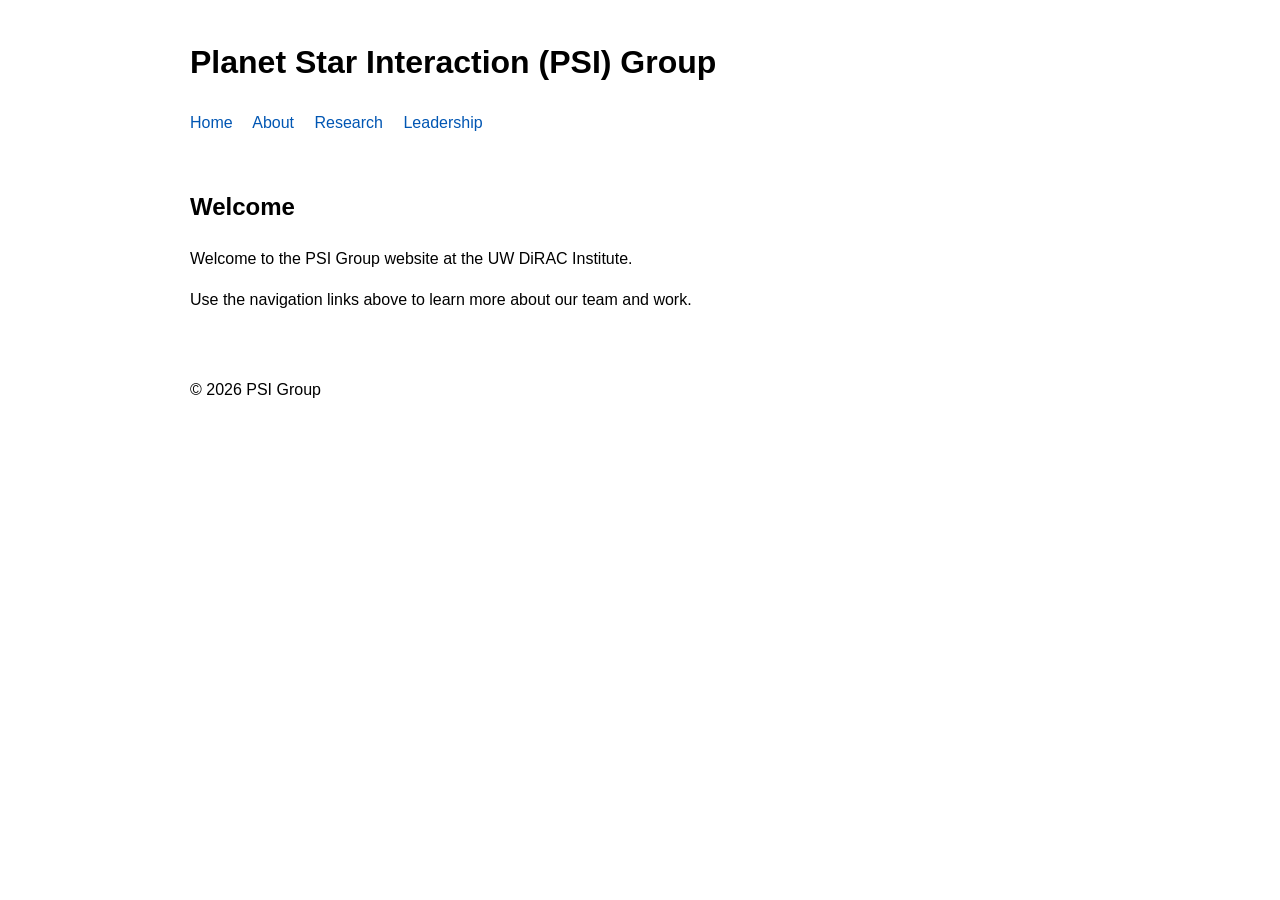
==== index.html @ 1d1e264c "Add basic GitHub Pages site pages Co-authored-by: AndyTza <22720676+AndyTza@users.noreply.github.com" ====
<!DOCTYPE html>
<html lang="en">
<head>
  <meta charset="UTF-8" />
  <meta name="viewport" content="width=device-width, initial-scale=1.0" />
  <title>PSI Group</title>
  <style>
    body { font-family: Arial, sans-serif; margin: 0; line-height: 1.6; }
    header, main, footer { max-width: 900px; margin: 0 auto; padding: 1rem; }
    nav a { margin-right: 1rem; color: #0056b3; text-decoration: none; }
    nav a:hover { text-decoration: underline; }
  </style>
</head>
<body>
  <header>
    <h1>Planet Star Interaction (PSI) Group</h1>
    <nav>
      <a href="index.html">Home</a>
      <a href="about.html">About</a>
      <a href="research.html">Research</a>
      <a href="leadership.html">Leadership</a>
    </nav>
  </header>

  <main>
    <h2>Welcome</h2>
    <p>Welcome to the PSI Group website at the UW DiRAC Institute.</p>
    <p>Use the navigation links above to learn more about our team and work.</p>
  </main>

  <footer>
    <p>&copy; 2026 PSI Group</p>
  </footer>
</body>
</html>
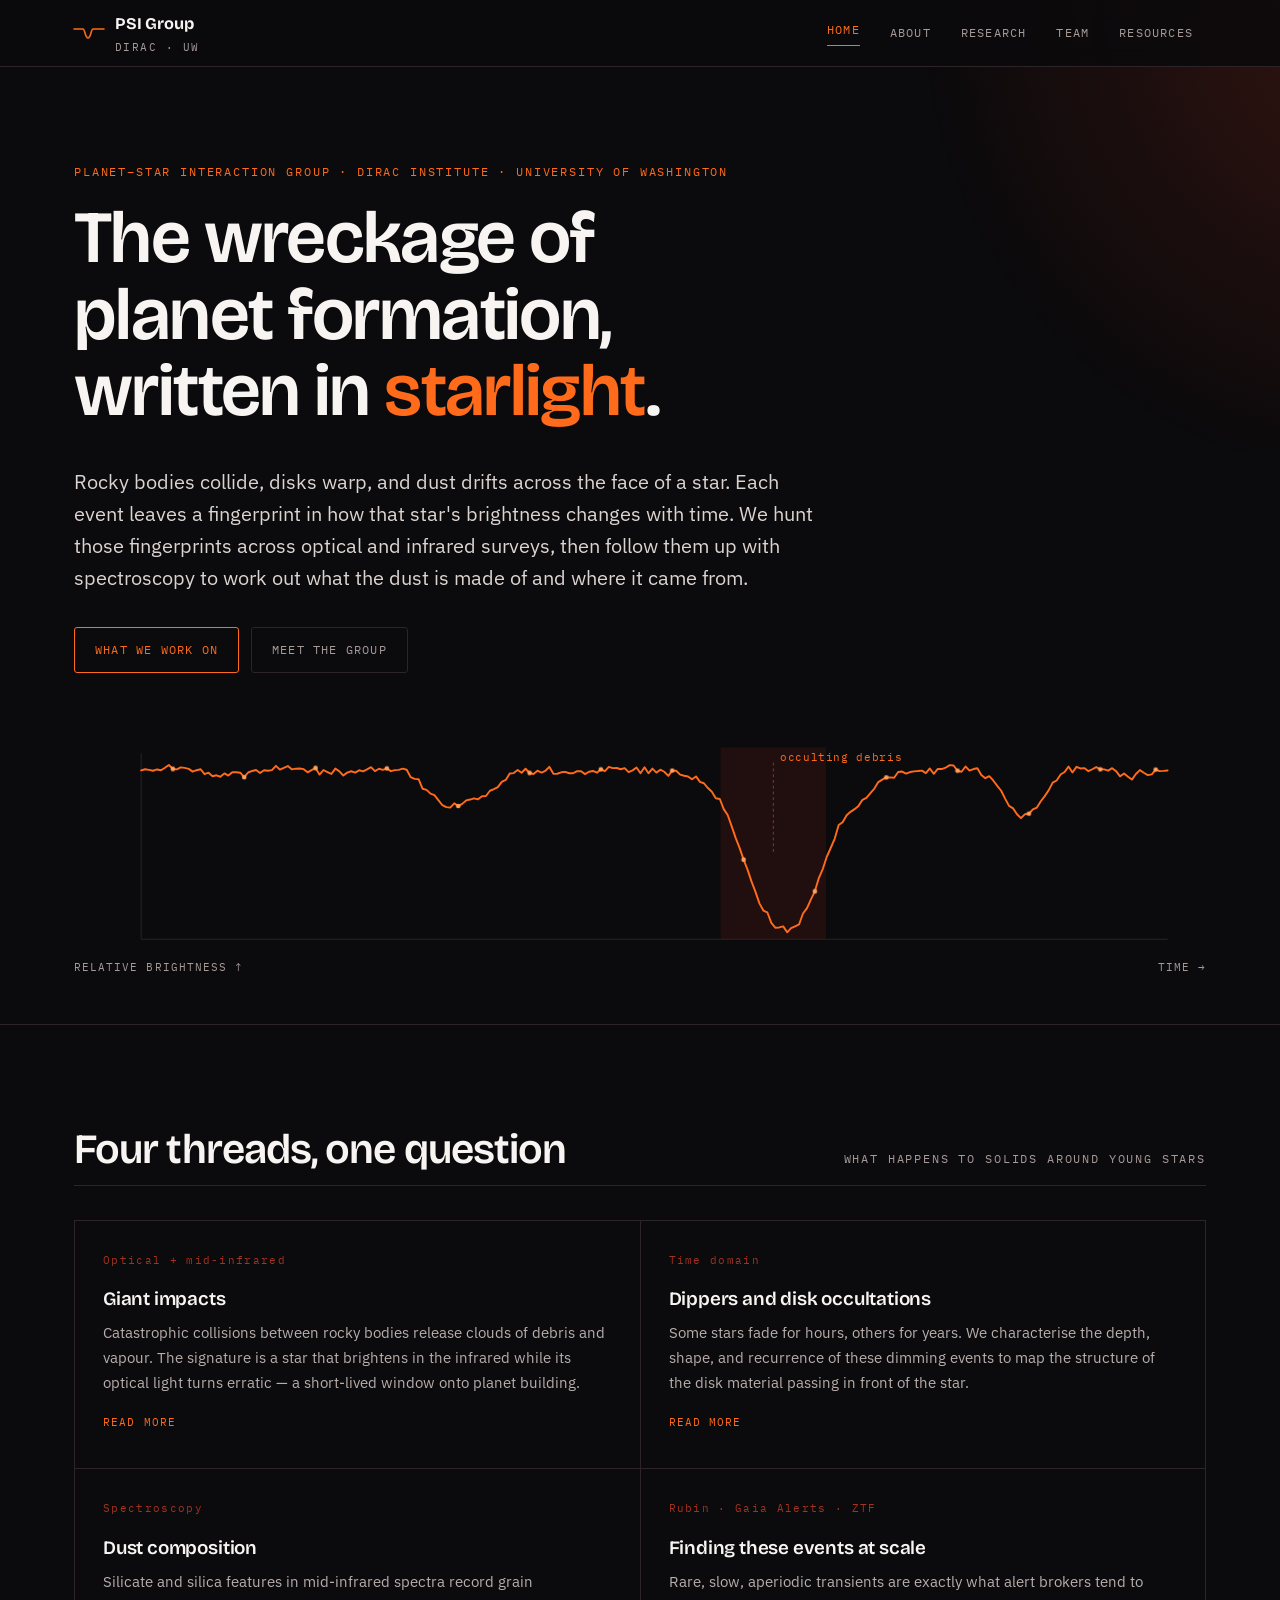
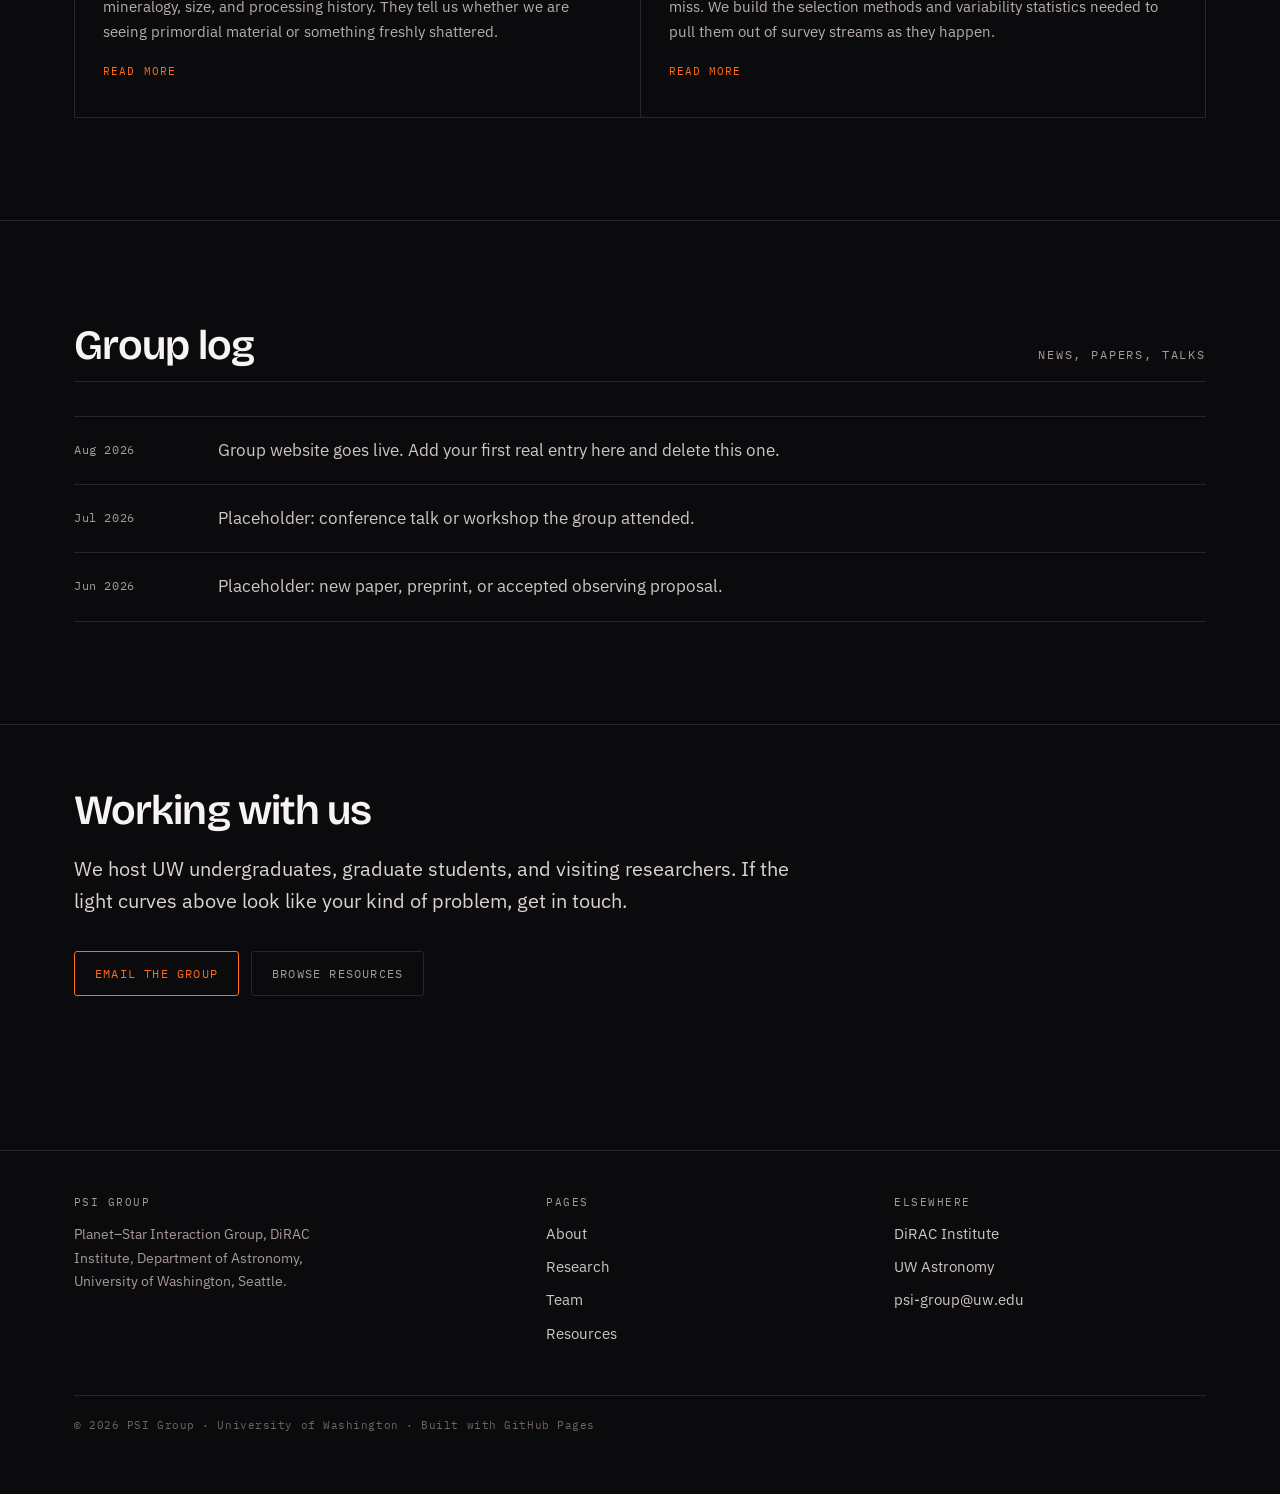
==== commit 1098c086: "new website" ====
--- a/index.html
+++ b/index.html
@@ -1,35 +1,183 @@
 <!DOCTYPE html>
 <html lang="en">
 <head>
-  <meta charset="UTF-8" />
-  <meta name="viewport" content="width=device-width, initial-scale=1.0" />
-  <title>PSI Group</title>
-  <style>
-    body { font-family: Arial, sans-serif; margin: 0; line-height: 1.6; }
-    header, main, footer { max-width: 900px; margin: 0 auto; padding: 1rem; }
-    nav a { margin-right: 1rem; color: #0056b3; text-decoration: none; }
-    nav a:hover { text-decoration: underline; }
-  </style>
+<meta charset="utf-8">
+<meta name="viewport" content="width=device-width, initial-scale=1">
+<title>PSI Group — Planet–Star Interaction · UW DiRAC Institute</title>
+<meta name="description" content="The Planet–Star Interaction (PSI) Group at the DiRAC Institute, University of Washington, studies circumstellar dust, debris disks, and giant impacts with time-domain surveys.">
+<link rel="preconnect" href="https://fonts.googleapis.com">
+<link rel="preconnect" href="https://fonts.gstatic.com" crossorigin>
+<link href="https://fonts.googleapis.com/css2?family=Bricolage+Grotesque:opsz,wght@12..96,400;12..96,600;12..96,700&family=IBM+Plex+Mono:wght@400;500&family=IBM+Plex+Sans:wght@400;500&display=swap" rel="stylesheet">
+<link rel="stylesheet" href="assets/css/psi.css">
 </head>
 <body>
-  <header>
-    <h1>Planet Star Interaction (PSI) Group</h1>
-    <nav>
-      <a href="index.html">Home</a>
-      <a href="about.html">About</a>
-      <a href="research.html">Research</a>
-      <a href="leadership.html">Leadership</a>
-    </nav>
-  </header>
+<a class="skip" href="#main">Skip to content</a>
 
-  <main>
-    <h2>Welcome</h2>
-    <p>Welcome to the PSI Group website at the UW DiRAC Institute.</p>
-    <p>Use the navigation links above to learn more about our team and work.</p>
-  </main>
+<header class="nav">
+  <div class="wrap nav__inner">
+    <a class="brand" href="index.html">
+      <svg class="brand__mark" viewBox="0 0 30 18" aria-hidden="true"><path d="M0 5 H7 L9 5 C11 5 11 14 14 14 C17 14 17 5 19 5 H30"/></svg>
+      <span>
+        <span class="brand__name">PSI Group</span>
+        <span class="brand__sub">DiRAC · UW</span>
+      </span>
+    </a>
+    <button class="nav__toggle" aria-expanded="false" aria-controls="navlinks">Menu</button>
+    <ul class="nav__links" id="navlinks">
+      <li><a href="index.html" aria-current="page">Home</a></li>
+      <li><a href="about.html">About</a></li>
+      <li><a href="research.html">Research</a></li>
+      <li><a href="team.html">Team</a></li>
+      <li><a href="resources.html">Resources</a></li>
+    </ul>
+  </div>
+</header>
 
-  <footer>
-    <p>&copy; 2026 PSI Group</p>
-  </footer>
+<main id="main">
+
+  <section class="hero">
+    <div class="wrap">
+      <p class="eyebrow">Planet–Star Interaction Group · DiRAC Institute · University of Washington</p>
+      <h1>The wreckage of planet formation, written in <em>starlight</em>.</h1>
+      <p class="lede">Rocky bodies collide, disks warp, and dust drifts across the face of a star. Each event leaves a fingerprint in how that star's brightness changes with time. We hunt those fingerprints across optical and infrared surveys, then follow them up with spectroscopy to work out what the dust is made of and where it came from.</p>
+      <div class="hero__cta">
+        <a class="btn" href="research.html">What we work on</a>
+        <a class="btn btn--ghost" href="team.html">Meet the group</a>
+      </div>
+    </div>
+  </section>
+
+  <figure class="curve wrap">
+    <svg id="lc" viewBox="0 0 1180 250" data-full="0 0 1180 250" data-zoom="612 34 500 216" role="img" aria-label="Illustrative light curve of a dipper star: a flat baseline interrupted by deep, irregular dimming events caused by occulting dust.">
+      <line class="curve__tick" x1="70" y1="240" x2="1140" y2="240"/>
+      <line class="curve__tick" x1="70" y1="46" x2="70" y2="240"/>
+      <rect class="curve__band" x="674" y="40" width="110" height="200"/>
+      <line class="curve__lead" x1="729" y1="56" x2="729" y2="150"/>
+      <text class="curve__note" x="736" y="54">occulting debris</text>
+      <path class="curve__line" d="M 70.0 64.0 L 74.1 62.8 L 78.3 63.5 L 82.4 64.4 L 86.5 63.0 L 90.7 63.8 L 94.8 61.3 L 98.9 58.4 L 103.1 62.5 L 107.2 62.9 L 111.3 60.8 L 115.4 61.4 L 119.6 62.4 L 123.7 65.3 L 127.8 63.8 L 132.0 62.8 L 136.1 67.9 L 140.2 66.4 L 144.4 70.1 L 148.5 69.1 L 152.6 70.6 L 156.8 67.1 L 160.9 69.4 L 165.0 65.9 L 169.2 65.9 L 173.3 66.4 L 177.4 71.1 L 181.5 66.2 L 185.7 64.6 L 189.8 63.6 L 193.9 66.7 L 198.1 63.8 L 202.2 64.4 L 206.3 63.7 L 210.5 59.3 L 214.6 63.2 L 218.7 61.4 L 222.9 59.5 L 227.0 62.9 L 231.1 62.2 L 235.3 62.1 L 239.4 62.7 L 243.5 66.0 L 247.6 63.7 L 251.8 61.5 L 255.9 68.4 L 260.0 63.6 L 264.2 65.7 L 268.3 67.7 L 272.4 62.1 L 276.6 65.0 L 280.7 69.3 L 284.8 66.3 L 289.0 64.9 L 293.1 66.3 L 297.2 63.9 L 301.4 65.0 L 305.5 62.9 L 309.6 60.6 L 313.7 64.7 L 317.9 62.3 L 322.0 63.4 L 326.1 61.9 L 330.3 64.8 L 334.4 63.7 L 338.5 63.5 L 342.7 62.2 L 346.8 63.3 L 350.9 71.0 L 355.1 72.8 L 359.2 73.2 L 363.3 83.1 L 367.5 84.3 L 371.6 88.2 L 375.7 89.7 L 379.8 94.9 L 384.0 100.3 L 388.1 102.3 L 392.2 102.8 L 396.4 98.3 L 400.5 101.2 L 404.6 98.9 L 408.8 95.3 L 412.9 94.4 L 417.0 93.2 L 421.2 94.2 L 425.3 90.9 L 429.4 90.7 L 433.6 85.2 L 437.7 83.6 L 441.8 81.5 L 445.9 75.9 L 450.1 74.0 L 454.2 67.3 L 458.3 66.8 L 462.5 63.5 L 466.6 66.5 L 470.7 62.3 L 474.9 66.7 L 479.0 67.7 L 483.1 64.3 L 487.3 66.2 L 491.4 64.4 L 495.5 60.3 L 499.7 67.6 L 503.8 67.5 L 507.9 66.0 L 512.0 65.5 L 516.2 67.0 L 520.3 67.0 L 524.4 64.8 L 528.6 64.9 L 532.7 67.9 L 536.8 65.4 L 541.0 64.6 L 545.1 66.4 L 549.2 62.9 L 553.4 64.8 L 557.5 60.3 L 561.6 61.6 L 565.8 61.5 L 569.9 62.8 L 574.0 61.6 L 578.1 65.8 L 582.3 64.0 L 586.4 61.0 L 590.5 66.9 L 594.7 60.8 L 598.8 67.0 L 602.9 62.1 L 607.1 66.3 L 611.2 63.3 L 615.3 65.4 L 619.5 69.7 L 623.6 64.2 L 627.7 64.4 L 631.9 68.4 L 636.0 69.6 L 640.1 70.3 L 644.2 73.3 L 648.4 70.3 L 652.5 75.9 L 656.6 77.4 L 660.8 82.4 L 664.9 86.3 L 669.0 93.0 L 673.2 93.8 L 677.3 104.4 L 681.4 110.5 L 685.6 122.3 L 689.7 134.4 L 693.8 144.8 L 698.0 157.0 L 702.1 167.4 L 706.2 179.7 L 710.3 190.4 L 714.5 202.6 L 718.6 210.1 L 722.7 211.9 L 726.9 222.9 L 731.0 228.0 L 735.1 227.7 L 739.3 226.6 L 743.4 232.8 L 747.5 228.5 L 751.7 226.5 L 755.8 224.6 L 759.9 213.2 L 764.1 207.5 L 768.2 198.4 L 772.3 190.0 L 776.4 176.2 L 780.6 166.6 L 784.7 154.0 L 788.8 144.9 L 793.0 135.1 L 797.1 120.9 L 801.2 118.0 L 805.4 110.8 L 809.5 107.2 L 813.6 104.4 L 817.8 101.0 L 821.9 94.7 L 826.0 92.6 L 830.2 87.8 L 834.3 82.9 L 838.4 76.2 L 842.5 73.6 L 846.7 71.4 L 850.8 71.3 L 854.9 71.7 L 859.1 65.7 L 863.2 65.2 L 867.3 67.4 L 871.5 65.7 L 875.6 65.0 L 879.7 64.7 L 883.9 64.2 L 888.0 66.8 L 892.1 62.0 L 896.3 67.6 L 900.4 62.4 L 904.5 62.6 L 908.6 61.2 L 912.8 58.5 L 916.9 58.9 L 921.0 64.4 L 925.2 65.4 L 929.3 59.9 L 933.4 64.2 L 937.6 62.6 L 941.7 61.7 L 945.8 68.8 L 950.0 72.1 L 954.1 70.0 L 958.2 74.5 L 962.4 80.1 L 966.5 85.2 L 970.6 93.4 L 974.7 101.0 L 978.9 103.6 L 983.0 109.7 L 987.1 113.8 L 991.3 109.6 L 995.4 109.2 L 999.5 104.7 L 1003.7 102.8 L 1007.8 96.2 L 1011.9 90.8 L 1016.1 84.6 L 1020.2 76.8 L 1024.3 74.5 L 1028.5 68.3 L 1032.6 65.7 L 1036.7 60.0 L 1040.8 66.2 L 1045.0 60.3 L 1049.1 62.0 L 1053.2 61.6 L 1057.4 64.8 L 1061.5 62.8 L 1065.6 60.5 L 1069.8 62.8 L 1073.9 62.9 L 1078.0 64.3 L 1082.2 61.7 L 1086.3 64.8 L 1090.4 70.2 L 1094.6 67.3 L 1098.7 70.5 L 1102.8 73.6 L 1106.9 67.8 L 1111.1 63.7 L 1115.2 66.5 L 1119.3 68.9 L 1123.5 68.1 L 1127.6 63.1 L 1131.7 64.8 L 1135.9 64.5 L 1140.0 64.1"/>
+      <circle class="curve__pt" cx="103.1" cy="62.5" r="2.4" style="animation-delay:.46s"/>
+      <circle class="curve__pt" cx="177.4" cy="71.1" r="2.4" style="animation-delay:.61s"/>
+      <circle class="curve__pt" cx="251.8" cy="61.5" r="2.4" style="animation-delay:.75s"/>
+      <circle class="curve__pt" cx="326.1" cy="61.9" r="2.4" style="animation-delay:.90s"/>
+      <circle class="curve__pt" cx="400.5" cy="101.2" r="2.4" style="animation-delay:1.04s"/>
+      <circle class="curve__pt" cx="474.9" cy="66.7" r="2.4" style="animation-delay:1.18s"/>
+      <circle class="curve__pt" cx="549.2" cy="62.9" r="2.4" style="animation-delay:1.33s"/>
+      <circle class="curve__pt" cx="623.6" cy="64.2" r="2.4" style="animation-delay:1.47s"/>
+      <circle class="curve__pt" cx="698.0" cy="157.0" r="2.4" style="animation-delay:1.62s"/>
+      <circle class="curve__pt" cx="772.3" cy="190.0" r="2.4" style="animation-delay:1.76s"/>
+      <circle class="curve__pt" cx="846.7" cy="71.4" r="2.4" style="animation-delay:1.90s"/>
+      <circle class="curve__pt" cx="921.0" cy="64.4" r="2.4" style="animation-delay:2.05s"/>
+      <circle class="curve__pt" cx="995.4" cy="109.2" r="2.4" style="animation-delay:2.19s"/>
+      <circle class="curve__pt" cx="1069.8" cy="62.8" r="2.4" style="animation-delay:2.34s"/>
+      <circle class="curve__pt" cx="1127.6" cy="63.1" r="2.4" style="animation-delay:2.45s"/>
+    </svg>
+    <figcaption>
+      <span>relative brightness ↑</span>
+      <span>time →</span>
+    </figcaption>
+  </figure>
+
+  <section class="band band--edge">
+    <div class="wrap">
+      <div class="shead">
+        <h2>Four threads, one question</h2>
+        <p class="eyebrow eyebrow--ash">What happens to solids around young stars</p>
+      </div>
+      <div class="grid grid--2 reveal">
+        <a class="cell" href="research.html">
+          <span class="cell__idx">Optical + mid-infrared</span>
+          <h3>Giant impacts</h3>
+          <p>Catastrophic collisions between rocky bodies release clouds of debris and vapour. The signature is a star that brightens in the infrared while its optical light turns erratic — a short-lived window onto planet building.</p>
+          <span class="cell__more">Read more</span>
+        </a>
+        <a class="cell" href="research.html">
+          <span class="cell__idx">Time domain</span>
+          <h3>Dippers and disk occultations</h3>
+          <p>Some stars fade for hours, others for years. We characterise the depth, shape, and recurrence of these dimming events to map the structure of the disk material passing in front of the star.</p>
+          <span class="cell__more">Read more</span>
+        </a>
+        <a class="cell" href="research.html">
+          <span class="cell__idx">Spectroscopy</span>
+          <h3>Dust composition</h3>
+          <p>Silicate and silica features in mid-infrared spectra record grain mineralogy, size, and processing history. They tell us whether we are seeing primordial material or something freshly shattered.</p>
+          <span class="cell__more">Read more</span>
+        </a>
+        <a class="cell" href="research.html">
+          <span class="cell__idx">Rubin · Gaia Alerts · ZTF</span>
+          <h3>Finding these events at scale</h3>
+          <p>Rare, slow, aperiodic transients are exactly what alert brokers tend to miss. We build the selection methods and variability statistics needed to pull them out of survey streams as they happen.</p>
+          <span class="cell__more">Read more</span>
+        </a>
+      </div>
+    </div>
+  </section>
+
+  <section class="band band--edge">
+    <div class="wrap">
+      <div class="shead">
+        <h2>Group log</h2>
+        <p class="eyebrow eyebrow--ash">News, papers, talks</p>
+      </div>
+      <!-- Placeholder entries — replace with real group news. -->
+      <ul class="log reveal">
+        <li>
+          <time datetime="2026-08">Aug 2026</time>
+          <p>Group website goes live. Add your first real entry here and delete this one.</p>
+        </li>
+        <li>
+          <time datetime="2026-07">Jul 2026</time>
+          <p>Placeholder: conference talk or workshop the group attended.</p>
+        </li>
+        <li>
+          <time datetime="2026-06">Jun 2026</time>
+          <p>Placeholder: new paper, preprint, or accepted observing proposal.</p>
+        </li>
+      </ul>
+    </div>
+  </section>
+
+  <section class="band band--edge band--tight">
+    <div class="wrap">
+      <h2>Working with us</h2>
+      <p class="lede">We host UW undergraduates, graduate students, and visiting researchers. If the light curves above look like your kind of problem, get in touch.</p>
+      <div class="hero__cta">
+        <a class="btn" href="mailto:psi-group@uw.edu">Email the group</a>
+        <a class="btn btn--ghost" href="resources.html">Browse resources</a>
+      </div>
+    </div>
+  </section>
+
+</main>
+
+<footer class="foot">
+  <div class="wrap">
+    <div class="foot__grid">
+      <div>
+        <h4>PSI Group</h4>
+        <p class="foot__note">Planet–Star Interaction Group, DiRAC Institute, Department of Astronomy, University of Washington, Seattle.</p>
+      </div>
+      <div>
+        <h4>Pages</h4>
+        <ul>
+          <li><a href="about.html">About</a></li>
+          <li><a href="research.html">Research</a></li>
+          <li><a href="team.html">Team</a></li>
+          <li><a href="resources.html">Resources</a></li>
+        </ul>
+      </div>
+      <div>
+        <h4>Elsewhere</h4>
+        <ul>
+          <li><a href="https://dirac.astro.washington.edu/">DiRAC Institute</a></li>
+          <li><a href="https://astro.washington.edu/">UW Astronomy</a></li>
+          <li><a href="mailto:psi-group@uw.edu">psi-group@uw.edu</a></li>
+        </ul>
+      </div>
+    </div>
+    <p class="foot__legal">© 2026 PSI Group · University of Washington · Built with GitHub Pages</p>
+  </div>
+</footer>
+
+<script src="assets/js/site.js"></script>
 </body>
 </html>
--- a/assets/css/psi.css
+++ b/assets/css/psi.css
@@ -0,0 +1,484 @@
+/* ==========================================================================
+   PSI Group — UW DiRAC Institute
+   Palette: warm near-black ground, ember orange, rust red, bone white
+   Type:    Bricolage Grotesque (display) / IBM Plex Sans (body) / IBM Plex Mono (data)
+   ========================================================================== */
+
+:root {
+  --ink:        #0B0A0C;
+  --ink-2:      #131013;
+  --ink-3:      #1B161A;
+  --line:       #2C2429;
+  --rust:       #A33220;
+  --rust-deep:  #6E2016;
+  --ember:      #FF6B1A;
+  --ember-soft: #FFA05C;
+  --bone:       #F7F4F2;
+  --ash:        #A79B98;
+
+  --wrap: 1180px;
+  --r: 3px;
+
+  --f-display: "Bricolage Grotesque", "Helvetica Neue", Arial, sans-serif;
+  --f-body: "IBM Plex Sans", system-ui, -apple-system, sans-serif;
+  --f-mono: "IBM Plex Mono", ui-monospace, "SF Mono", Menlo, monospace;
+}
+
+*, *::before, *::after { box-sizing: border-box; }
+
+html { -webkit-text-size-adjust: 100%; scroll-behavior: smooth; }
+
+body {
+  margin: 0;
+  background: var(--ink);
+  color: var(--bone);
+  font-family: var(--f-body);
+  font-size: 16.5px;
+  line-height: 1.65;
+  -webkit-font-smoothing: antialiased;
+}
+
+/* faint ember glow anchored top-right, like a source just off frame */
+body::before {
+  content: "";
+  position: fixed;
+  inset: -20vh -30vw auto auto;
+  width: 70vw;
+  height: 70vh;
+  background: radial-gradient(circle at 70% 30%, rgba(163, 50, 32, .28), transparent 62%);
+  pointer-events: none;
+  z-index: 0;
+}
+
+img { max-width: 100%; display: block; }
+
+a { color: var(--ember); text-decoration: none; }
+a:hover { color: var(--ember-soft); }
+
+:focus-visible {
+  outline: 2px solid var(--ember);
+  outline-offset: 3px;
+}
+
+.wrap { width: 100%; max-width: var(--wrap); margin: 0 auto; padding: 0 24px; position: relative; z-index: 1; }
+
+.band { padding: clamp(56px, 8vw, 108px) 0; }
+.band--tight { padding: clamp(36px, 5vw, 64px) 0; }
+.band--edge { border-top: 1px solid var(--line); }
+
+.skip {
+  position: absolute; left: -9999px;
+}
+.skip:focus {
+  left: 12px; top: 12px; z-index: 99;
+  background: var(--ember); color: var(--ink);
+  padding: 8px 14px; font-family: var(--f-mono); font-size: 13px;
+}
+
+/* ---------- type ---------- */
+
+.eyebrow {
+  font-family: var(--f-mono);
+  font-size: 11.5px;
+  letter-spacing: .16em;
+  text-transform: uppercase;
+  color: var(--ember);
+  margin: 0 0 18px;
+}
+.eyebrow--ash { color: var(--ash); }
+
+h1, h2, h3, h4 {
+  font-family: var(--f-display);
+  font-weight: 600;
+  line-height: 1.04;
+  letter-spacing: -.022em;
+  margin: 0 0 .5em;
+  text-wrap: balance;
+}
+
+h1 { font-size: clamp(2.4rem, 6.2vw, 4.6rem); }
+h2 { font-size: clamp(1.75rem, 3.4vw, 2.6rem); }
+h3 { font-size: 1.18rem; letter-spacing: -.01em; }
+
+.lede {
+  font-size: clamp(1.05rem, 1.6vw, 1.3rem);
+  line-height: 1.55;
+  color: #DCD4D1;
+  max-width: 62ch;
+}
+
+.prose { max-width: 68ch; }
+.prose p { color: #CFC6C3; margin: 0 0 1.15em; }
+.prose h3 { margin-top: 2.2em; color: var(--bone); }
+.prose ul { color: #CFC6C3; padding-left: 1.1em; }
+.prose li { margin-bottom: .5em; }
+.prose li::marker { color: var(--rust); }
+
+.mono { font-family: var(--f-mono); }
+
+.placeholder {
+  font-family: var(--f-mono);
+  font-size: 12px;
+  letter-spacing: .05em;
+  color: var(--ash);
+  border-left: 2px solid var(--rust);
+  padding: 10px 0 10px 14px;
+  margin: 0 0 32px;
+  max-width: 62ch;
+}
+
+/* ---------- nav ---------- */
+
+.nav {
+  position: sticky; top: 0; z-index: 20;
+  background: rgba(11, 10, 12, .86);
+  backdrop-filter: blur(10px);
+  border-bottom: 1px solid var(--line);
+}
+.nav__inner {
+  display: flex; align-items: center; justify-content: space-between;
+  gap: 24px; min-height: 66px;
+}
+.brand { display: flex; align-items: center; gap: 11px; color: var(--bone); }
+.brand:hover { color: var(--bone); }
+.brand__mark { width: 30px; height: 18px; overflow: visible; }
+.brand__mark path { fill: none; stroke: var(--ember); stroke-width: 1.6; stroke-linecap: round; }
+.brand__name {
+  font-family: var(--f-display);
+  font-weight: 700; font-size: 1.02rem; letter-spacing: -.01em;
+}
+.brand__sub {
+  font-family: var(--f-mono);
+  font-size: 10.5px; letter-spacing: .14em; text-transform: uppercase;
+  color: var(--ash); display: block; margin-top: 1px;
+}
+
+.nav__links { display: flex; align-items: center; gap: 4px; list-style: none; margin: 0; padding: 0; }
+.nav__links a {
+  display: block;
+  font-family: var(--f-mono);
+  font-size: 12px; letter-spacing: .1em; text-transform: uppercase;
+  color: var(--ash);
+  padding: 9px 13px;
+  border-radius: var(--r);
+}
+.nav__links a:hover { color: var(--bone); background: var(--ink-3); }
+.nav__links a[aria-current="page"] { color: var(--ember); }
+.nav__links a[aria-current="page"]::after {
+  content: ""; display: block; height: 1px; background: var(--ember); margin-top: 6px;
+}
+
+.nav__toggle {
+  display: none;
+  background: none; border: 1px solid var(--line); border-radius: var(--r);
+  color: var(--bone); font-family: var(--f-mono); font-size: 12px;
+  letter-spacing: .1em; padding: 8px 12px; cursor: pointer;
+}
+
+@media (max-width: 760px) {
+  .nav__toggle { display: block; }
+  .nav__links {
+    display: none;
+    position: absolute; left: 0; right: 0; top: 100%;
+    flex-direction: column; align-items: stretch; gap: 0;
+    background: var(--ink-2);
+    border-bottom: 1px solid var(--line);
+    padding: 8px 16px 16px;
+  }
+  .nav__links.is-open { display: flex; }
+  .nav__links a { padding: 13px 8px; border-bottom: 1px solid var(--line); border-radius: 0; }
+  .nav__links a[aria-current="page"]::after { display: none; }
+}
+
+/* ---------- hero / light curve signature ---------- */
+
+.hero { padding: clamp(52px, 8vw, 96px) 0 clamp(20px, 3vw, 36px); }
+.hero h1 { max-width: 20ch; }
+.hero h1 em { font-style: normal; color: var(--ember); }
+.hero .lede { margin-top: 26px; }
+.hero__cta { display: flex; flex-wrap: wrap; gap: 12px; margin-top: 34px; }
+
+.btn {
+  font-family: var(--f-mono);
+  font-size: 12px; letter-spacing: .1em; text-transform: uppercase;
+  padding: 12px 20px; border-radius: var(--r);
+  border: 1px solid var(--ember); color: var(--ember);
+}
+.btn:hover { background: var(--ember); color: var(--ink); }
+.btn--ghost { border-color: var(--line); color: var(--ash); }
+.btn--ghost:hover { background: var(--ink-3); color: var(--bone); border-color: var(--ash); }
+
+.curve { padding-bottom: clamp(24px, 4vw, 48px); }
+.curve svg { width: 100%; height: auto; display: block; }
+.curve figcaption {
+  display: flex; justify-content: space-between; gap: 16px; margin-top: 10px;
+  font-family: var(--f-mono); font-size: 10.5px; letter-spacing: .1em;
+  text-transform: uppercase; color: var(--ash);
+}
+.curve__frame { stroke: var(--line); stroke-width: 1; fill: none; }
+.curve__band { fill: rgba(163, 50, 32, .14); }
+.curve__line {
+  fill: none; stroke: var(--ember); stroke-width: 2;
+  stroke-linecap: round; stroke-linejoin: round;
+  stroke-dasharray: 1520; stroke-dashoffset: 1520;
+  animation: draw 2.6s cubic-bezier(.35, .1, .2, 1) .25s forwards;
+}
+.curve__pt { fill: var(--ember-soft); opacity: 0; animation: pop .5s ease forwards; }
+.curve__label {
+  font-family: var(--f-mono); font-size: 10.5px; letter-spacing: .1em;
+  text-transform: uppercase; fill: var(--ash);
+}
+.curve__note { font-family: var(--f-mono); font-size: 11px; fill: var(--ember); letter-spacing: .06em; }
+.curve__tick { stroke: var(--line); stroke-width: 1; }
+.curve__lead { stroke: var(--rust); stroke-width: 1; stroke-dasharray: 3 3; }
+
+@keyframes draw { to { stroke-dashoffset: 0; } }
+@keyframes pop { to { opacity: 1; } }
+
+@media (prefers-reduced-motion: reduce) {
+  html { scroll-behavior: auto; }
+  .curve__line { animation: none; stroke-dashoffset: 0; }
+  .curve__pt { animation: none; opacity: 1; }
+  .reveal { opacity: 1 !important; transform: none !important; }
+}
+
+/* ---------- reveal on scroll ---------- */
+
+.reveal { opacity: 0; transform: translateY(14px); transition: opacity .6s ease, transform .6s ease; }
+.reveal.is-in { opacity: 1; transform: none; }
+
+/* ---------- page head ---------- */
+
+.page-head { padding: clamp(48px, 6vw, 84px) 0 clamp(28px, 4vw, 48px); }
+.page-head h1 { font-size: clamp(2.1rem, 4.6vw, 3.4rem); max-width: 22ch; }
+
+/* ---------- cards / threads ---------- */
+
+.grid { display: grid; gap: 1px; background: var(--line); border: 1px solid var(--line); }
+.grid--2 { grid-template-columns: repeat(2, 1fr); }
+.grid--3 { grid-template-columns: repeat(3, 1fr); }
+
+.cell {
+  background: var(--ink);
+  padding: 30px 28px 34px;
+  transition: background .25s ease;
+}
+a.cell:hover { background: var(--ink-3); }
+.cell__idx {
+  font-family: var(--f-mono); font-size: 11px; letter-spacing: .12em;
+  color: var(--rust); display: block; margin-bottom: 20px;
+}
+.cell h3 { color: var(--bone); margin-bottom: .6em; }
+.cell p { color: #B8AEAB; font-size: .95rem; margin: 0; }
+.cell__more {
+  font-family: var(--f-mono); font-size: 11px; letter-spacing: .1em;
+  text-transform: uppercase; color: var(--ember); display: inline-block; margin-top: 18px;
+}
+
+@media (max-width: 900px) { .grid--3 { grid-template-columns: 1fr 1fr; } }
+@media (max-width: 640px) { .grid--2, .grid--3 { grid-template-columns: 1fr; } }
+
+/* ---------- news ---------- */
+
+.log { list-style: none; margin: 0; padding: 0; border-top: 1px solid var(--line); }
+.log li {
+  display: grid; grid-template-columns: 120px 1fr; gap: 24px;
+  padding: 20px 0; border-bottom: 1px solid var(--line);
+}
+.log time { font-family: var(--f-mono); font-size: 12px; color: var(--ash); letter-spacing: .05em; padding-top: 3px; }
+.log p { margin: 0; color: #CFC6C3; }
+@media (max-width: 560px) { .log li { grid-template-columns: 1fr; gap: 6px; } }
+@media (max-width: 680px) { .shead { flex-direction: column; gap: 10px; align-items: flex-start; } }
+
+/* ---------- section headers with rule ---------- */
+
+.shead {
+  display: flex; align-items: baseline; justify-content: space-between;
+  gap: 20px; margin-bottom: 34px; padding-bottom: 14px;
+  border-bottom: 1px solid var(--line);
+}
+.shead h2 { margin: 0; }
+.shead .eyebrow { margin: 0; }
+
+/* ---------- team ---------- */
+
+.team-group { margin-bottom: clamp(48px, 6vw, 76px); }
+.team-group__head {
+  display: flex; align-items: center; gap: 16px; margin-bottom: 28px;
+}
+.team-group__head h2 { font-size: clamp(1.3rem, 2.2vw, 1.7rem); margin: 0; }
+.team-group__count { font-family: var(--f-mono); font-size: 11px; color: var(--ash); letter-spacing: .12em; }
+.team-group__rule { flex: 1; height: 1px; background: var(--line); }
+
+.people { display: grid; gap: 26px; align-items: start; grid-template-columns: repeat(auto-fill, minmax(210px, 1fr)); }
+.people--lead { grid-template-columns: repeat(auto-fill, minmax(268px, 1fr)); }
+
+.person { background: none; border: 0; padding: 0; text-align: left; color: inherit; cursor: pointer; font: inherit; }
+.person__frame {
+  position: relative; aspect-ratio: 4 / 5; overflow: hidden;
+  border: 1px solid var(--line); border-radius: var(--r);
+  background: linear-gradient(150deg, var(--rust-deep), var(--ink-3) 70%);
+}
+.person__frame img {
+  width: 100%; height: 100%; object-fit: cover;
+  filter: grayscale(.35) contrast(1.03);
+  transition: filter .35s ease, transform .5s ease;
+}
+.person:hover .person__frame img, .person:focus-visible .person__frame img {
+  filter: grayscale(0) contrast(1); transform: scale(1.03);
+}
+.person__initials {
+  position: absolute; inset: 0; display: grid; place-items: center;
+  font-family: var(--f-display); font-size: 2.4rem; font-weight: 700;
+  color: rgba(247, 244, 242, .5); letter-spacing: -.02em;
+}
+.person__name { font-family: var(--f-display); font-weight: 600; font-size: 1.05rem; margin: 14px 0 3px; }
+.person__role { font-family: var(--f-mono); font-size: 11.5px; letter-spacing: .06em; color: var(--ember); margin: 0; }
+.person__focus { font-size: .88rem; color: var(--ash); margin: 6px 0 0; }
+
+/* person detail dialog */
+.sheet {
+  border: 1px solid var(--line); border-radius: var(--r);
+  background: var(--ink-2); color: var(--bone);
+  max-width: 680px; width: calc(100% - 32px); padding: 0;
+}
+.sheet::backdrop { background: rgba(5, 4, 6, .78); backdrop-filter: blur(3px); }
+.sheet__body { display: grid; grid-template-columns: 200px 1fr; gap: 28px; padding: 28px; }
+.sheet__close {
+  position: absolute; top: 14px; right: 16px;
+  background: none; border: 0; color: var(--ash); cursor: pointer;
+  font-family: var(--f-mono); font-size: 18px; line-height: 1;
+}
+.sheet__close:hover { color: var(--ember); }
+.sheet h3 { font-size: 1.5rem; margin: 0 0 4px; }
+.sheet__meta { font-family: var(--f-mono); font-size: 11.5px; letter-spacing: .06em; color: var(--ember); margin: 0 0 16px; }
+.sheet p { color: #CFC6C3; font-size: .95rem; }
+.sheet__links { display: flex; flex-wrap: wrap; gap: 8px; margin-top: 18px; }
+.sheet__links a {
+  font-family: var(--f-mono); font-size: 11px; letter-spacing: .08em; text-transform: uppercase;
+  border: 1px solid var(--line); border-radius: var(--r); padding: 7px 12px; color: var(--ash);
+}
+.sheet__links a:hover { border-color: var(--ember); color: var(--ember); }
+@media (max-width: 620px) { .sheet__body { grid-template-columns: 1fr; } }
+
+/* ---------- resources table ---------- */
+
+.controls { display: flex; flex-wrap: wrap; gap: 14px; align-items: center; margin-bottom: 22px; }
+.search {
+  flex: 1 1 260px; display: flex; align-items: center; gap: 10px;
+  border: 1px solid var(--line); border-radius: var(--r); padding: 0 14px;
+  background: var(--ink-2);
+}
+.search input {
+  flex: 1; background: none; border: 0; color: var(--bone);
+  font-family: var(--f-mono); font-size: 13px; padding: 12px 0;
+}
+.search input::placeholder { color: #6F6462; }
+.search input:focus { outline: none; }
+.search:focus-within { border-color: var(--ember); }
+.search svg { flex: none; stroke: var(--ash); }
+
+.chips { display: flex; flex-wrap: wrap; gap: 7px; }
+.chip {
+  font-family: var(--f-mono); font-size: 11px; letter-spacing: .08em; text-transform: uppercase;
+  background: none; border: 1px solid var(--line); border-radius: 999px;
+  color: var(--ash); padding: 7px 14px; cursor: pointer;
+  transition: all .2s ease;
+}
+.chip:hover { color: var(--bone); border-color: var(--ash); }
+.chip[aria-pressed="true"] { background: var(--rust); border-color: var(--rust); color: var(--bone); }
+
+.tablewrap { border: 1px solid var(--line); border-radius: var(--r); overflow-x: auto; }
+table.res { width: 100%; border-collapse: collapse; min-width: 1000px; table-layout: fixed; }
+.res th:nth-child(1) { width: 30%; }
+.res th:nth-child(2) { width: 13%; }
+.res th:nth-child(3) { width: 12%; }
+.res th:nth-child(4) { width: 13%; }
+.res th:nth-child(5) { width: 15%; }
+.res th:nth-child(6) { width: 9%; }
+.res th:nth-child(7) { width: 8%; }
+.res thead th {
+  position: sticky; top: 0; z-index: 2;
+  background: var(--ink-3);
+  font-family: var(--f-mono); font-size: 10.5px; letter-spacing: .12em; text-transform: uppercase;
+  color: var(--ash); text-align: left; font-weight: 400;
+  padding: 0; border-bottom: 1px solid var(--line); white-space: nowrap;
+}
+.res thead button {
+  width: 100%; background: none; border: 0; color: inherit; font: inherit;
+  letter-spacing: inherit; text-transform: inherit; text-align: left;
+  padding: 14px 18px; cursor: pointer; display: flex; align-items: center; gap: 7px;
+}
+.res thead button:hover { color: var(--bone); }
+.res th[aria-sort] button { color: var(--ember); }
+.res .arrow { opacity: 0; font-size: 9px; }
+.res th[aria-sort] .arrow { opacity: 1; }
+.res tbody tr { border-bottom: 1px solid var(--line); transition: background .18s ease; }
+.res tbody tr:last-child { border-bottom: 0; }
+.res tbody tr:hover { background: var(--ink-2); }
+.res td { padding: 16px 18px; vertical-align: top; font-size: .92rem; color: #CFC6C3; }
+.res .t-val { min-width: 0; }
+.res .t-name { color: var(--bone); font-weight: 500; }
+.res .t-desc { color: var(--ash); font-size: .84rem; margin-top: 5px; line-height: 1.5; }
+.res .t-mono { font-family: var(--f-mono); font-size: 12px; color: var(--ash); }
+.res .t-open {
+  font-family: var(--f-mono); font-size: 11px; letter-spacing: .08em; text-transform: uppercase;
+  white-space: nowrap;
+}
+.res .t-open::after { content: " ↗"; }
+
+.tag {
+  display: inline-block;
+  font-family: var(--f-mono); font-size: 10.5px; letter-spacing: .08em; text-transform: uppercase;
+  border: 1px solid var(--line); border-radius: 999px; padding: 4px 10px; color: var(--ash);
+  white-space: nowrap;
+}
+.tag--open { border-color: rgba(255, 107, 26, .45); color: var(--ember); }
+.tag--group { border-color: rgba(163, 50, 32, .6); color: var(--ember-soft); }
+
+.tablefoot {
+  display: flex; justify-content: space-between; gap: 16px;
+  font-family: var(--f-mono); font-size: 11.5px; color: var(--ash);
+  letter-spacing: .06em; margin-top: 14px;
+}
+
+.empty { padding: 46px 18px; text-align: center; font-family: var(--f-mono); font-size: 13px; color: var(--ash); }
+
+/* stacked table on small screens */
+@media (max-width: 720px) {
+  .tablewrap { border: 0; overflow: visible; }
+  table.res { min-width: 0; table-layout: auto; }
+  .res thead { display: none; }
+  .res tbody tr {
+    display: block; border: 1px solid var(--line); border-radius: var(--r);
+    padding: 6px 2px; margin-bottom: 12px;
+  }
+  .res td { display: flex; gap: 14px; padding: 8px 16px; border: 0; }
+  .res .t-val { flex: 1; }
+  .res td::before {
+    content: attr(data-label);
+    flex: none; width: 84px;
+    font-family: var(--f-mono); font-size: 10px; letter-spacing: .1em; text-transform: uppercase;
+    color: #6F6462; padding-top: 3px;
+  }
+  .res .t-desc { max-width: none; }
+}
+
+/* ---------- footer ---------- */
+
+.foot { border-top: 1px solid var(--line); padding: 46px 0 60px; margin-top: clamp(48px, 7vw, 96px); }
+.foot__grid { display: grid; grid-template-columns: 1.4fr 1fr 1fr; gap: 36px; }
+.foot h4 {
+  font-family: var(--f-mono); font-size: 10.5px; letter-spacing: .14em; text-transform: uppercase;
+  color: var(--ash); font-weight: 400; margin: 0 0 14px;
+}
+.foot ul { list-style: none; margin: 0; padding: 0; }
+.foot li { margin-bottom: 9px; font-size: .92rem; }
+.foot a { color: #CFC6C3; }
+.foot a:hover { color: var(--ember); }
+.foot__note { font-size: .9rem; color: var(--ash); max-width: 34ch; margin: 0; }
+.foot__legal {
+  font-family: var(--f-mono); font-size: 11px; color: #6F6462; letter-spacing: .05em;
+  margin: 40px 0 0; padding-top: 20px; border-top: 1px solid var(--line);
+}
+@media (max-width: 700px) { .foot__grid { grid-template-columns: 1fr; gap: 28px; } }
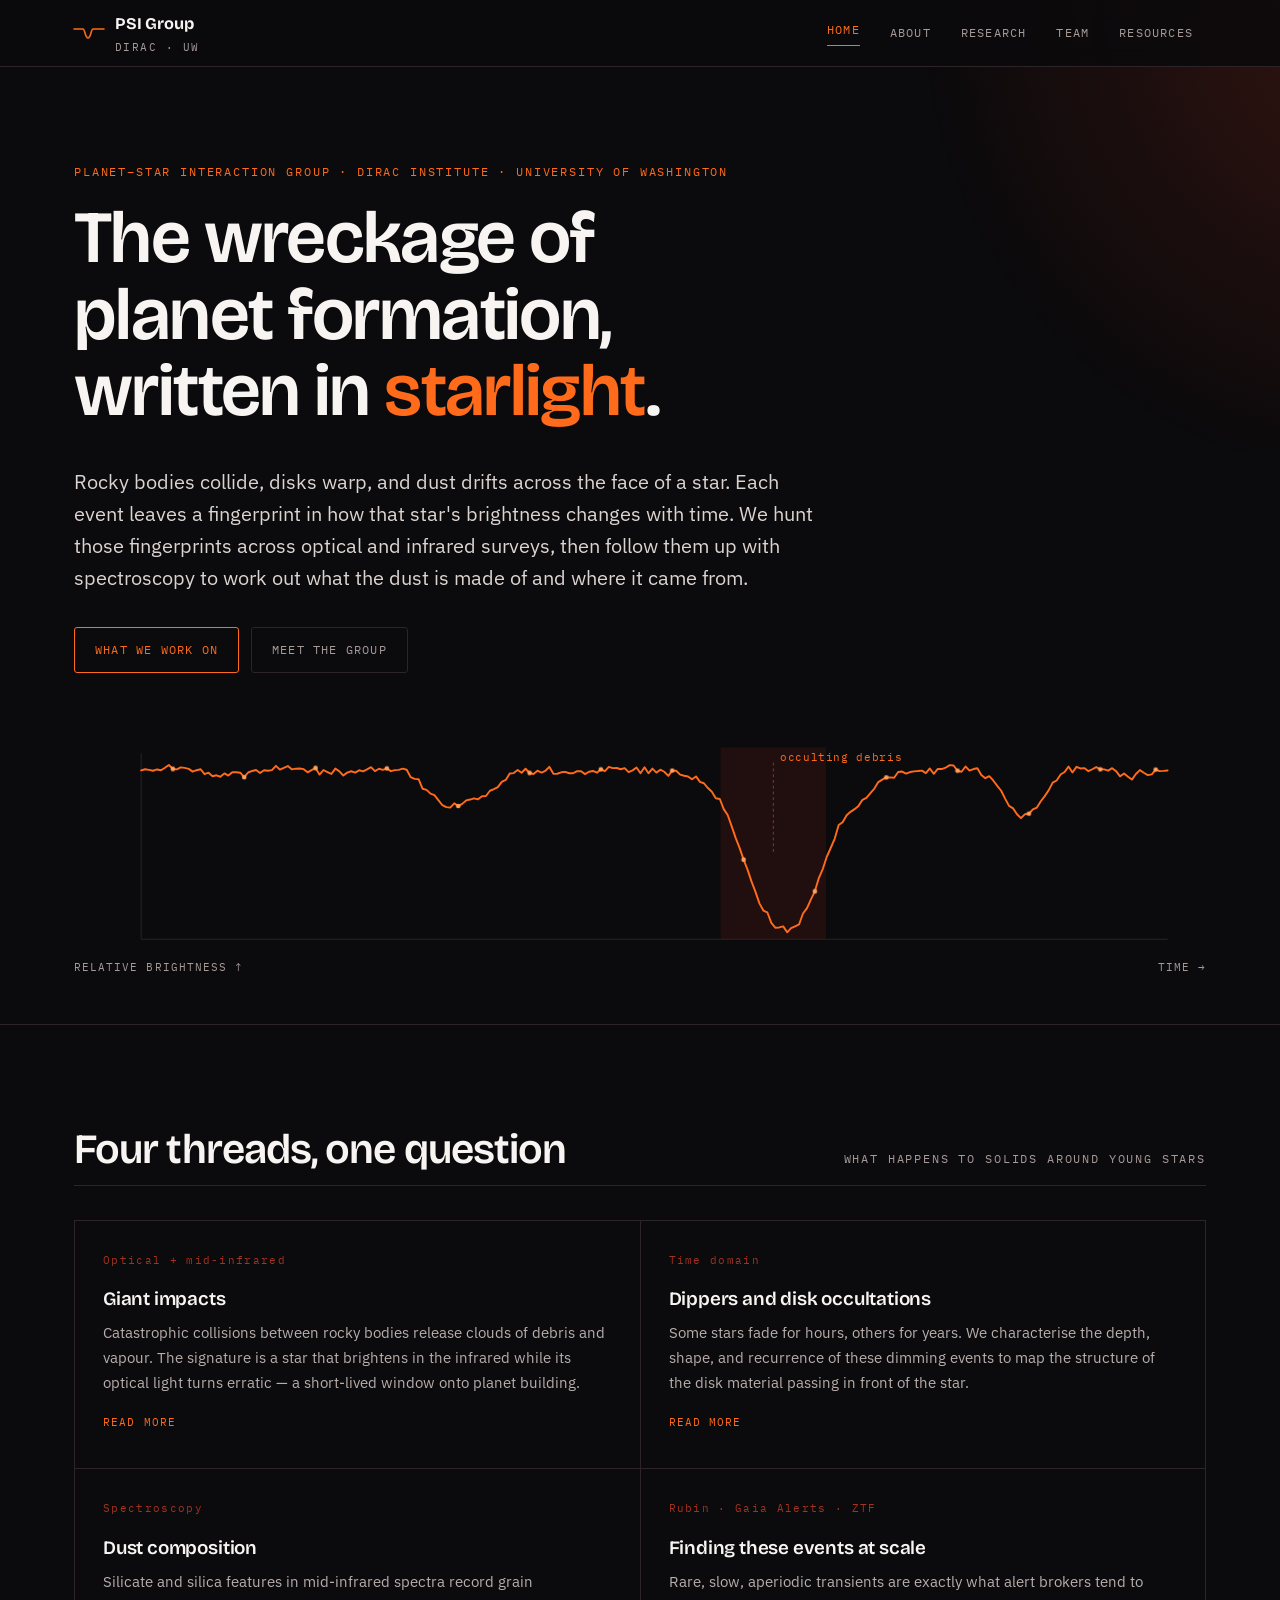
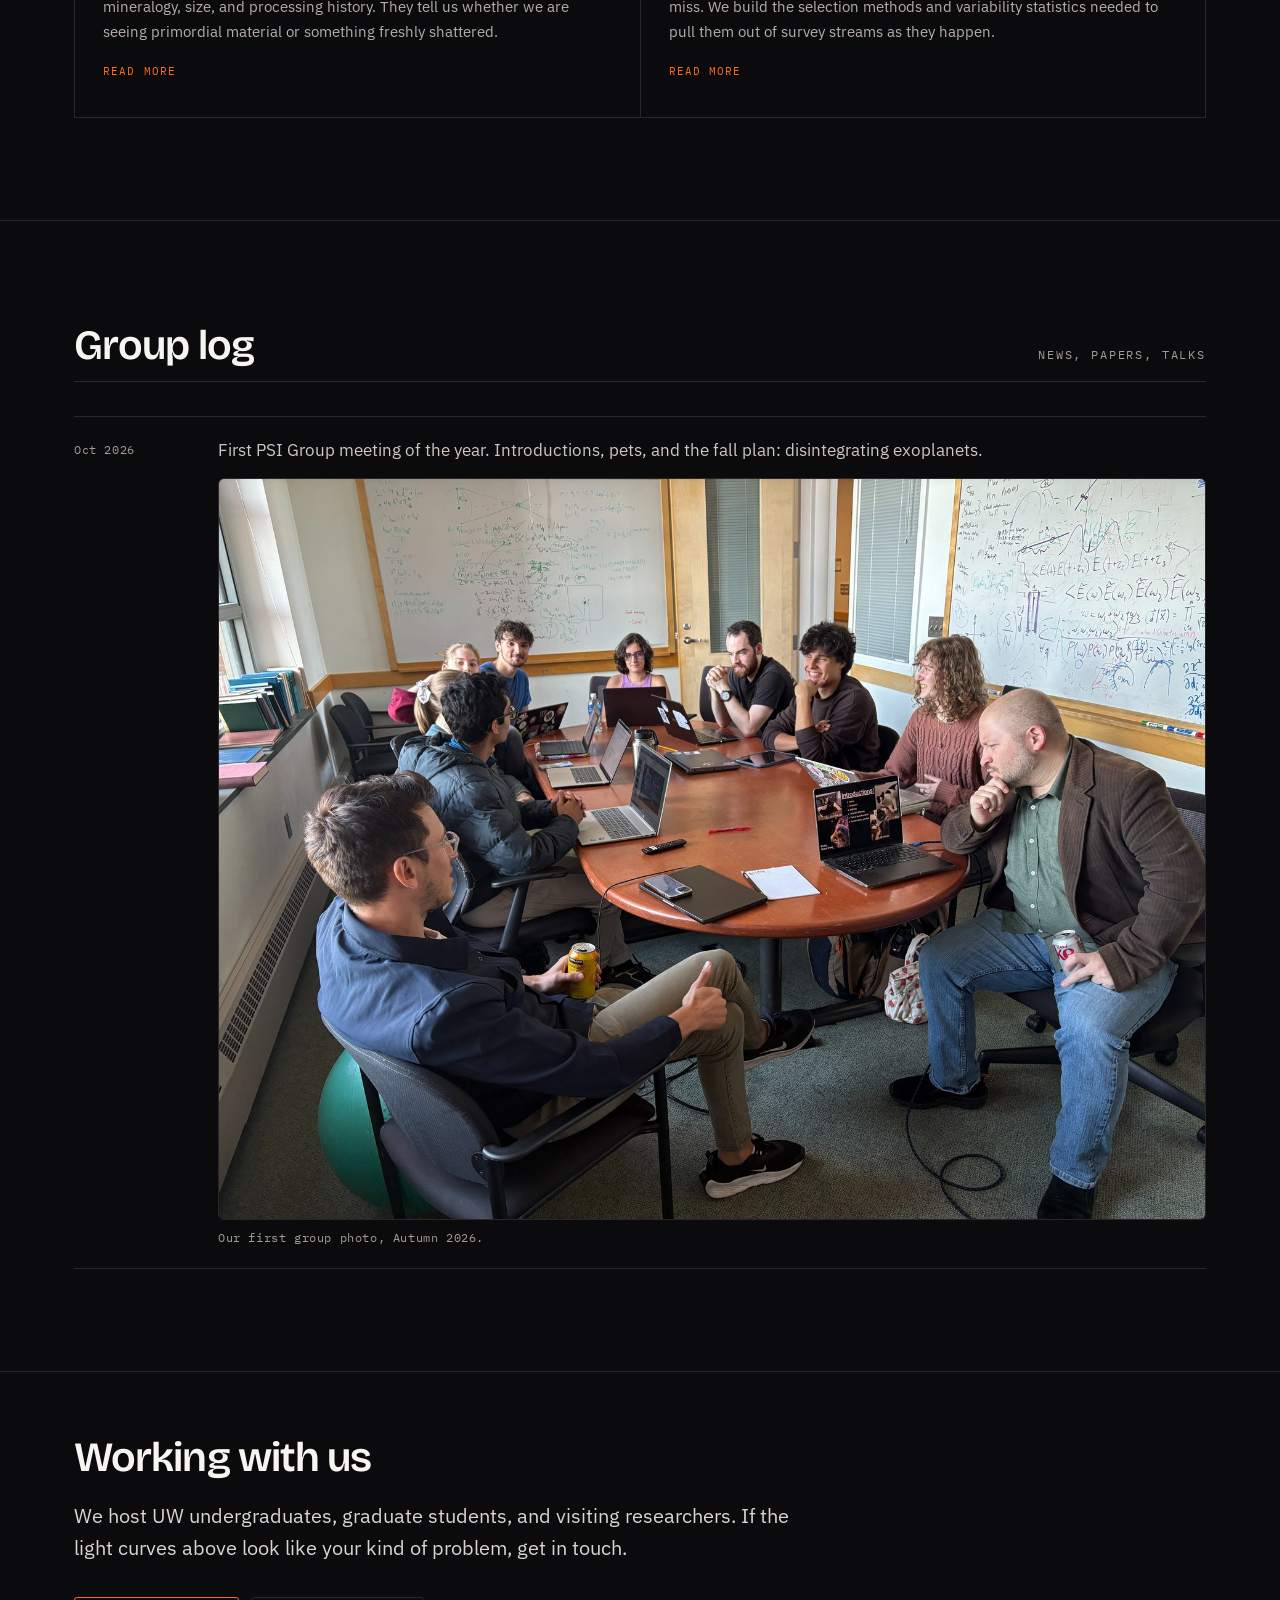
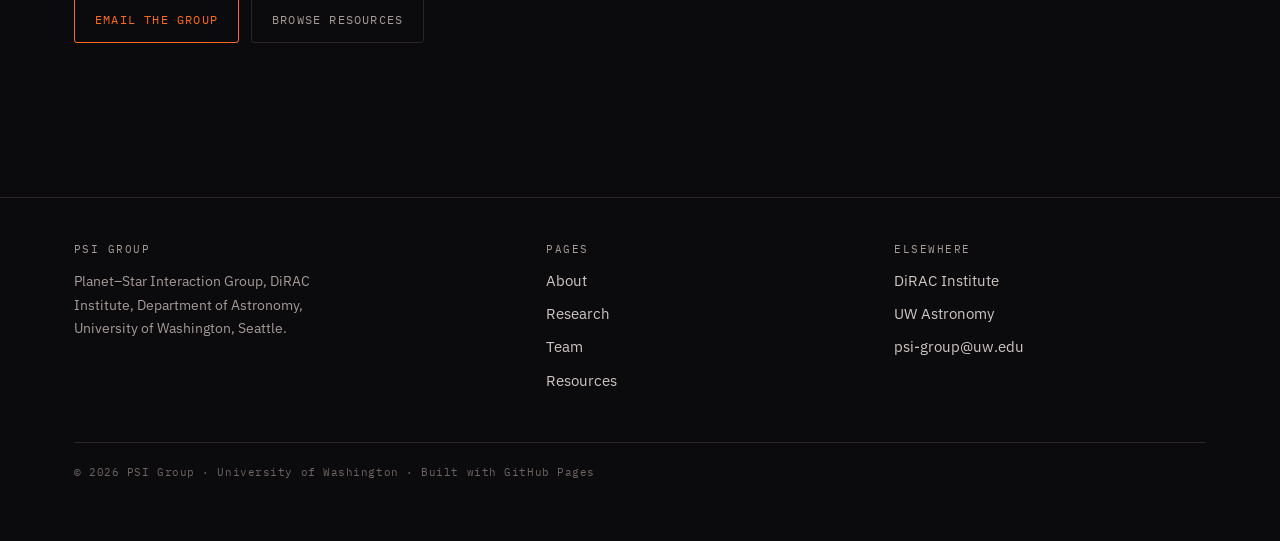
==== commit e724e39b: "group img" ====
--- a/index.html
+++ b/index.html
@@ -118,19 +118,16 @@
         <h2>Group log</h2>
         <p class="eyebrow eyebrow--ash">News, papers, talks</p>
       </div>
-      <!-- Placeholder entries — replace with real group news. -->
       <ul class="log reveal">
-        <li>
-          <time datetime="2026-08">Aug 2026</time>
-          <p>Group website goes live. Add your first real entry here and delete this one.</p>
-        </li>
-        <li>
-          <time datetime="2026-07">Jul 2026</time>
-          <p>Placeholder: conference talk or workshop the group attended.</p>
-        </li>
-        <li>
-          <time datetime="2026-06">Jun 2026</time>
-          <p>Placeholder: new paper, preprint, or accepted observing proposal.</p>
+        <li class="log__post">
+          <time datetime="2026-10">Oct 2026</time>
+          <div>
+            <p>First PSI Group meeting of the year. Introductions, pets, and the fall plan: disintegrating exoplanets.</p>
+            <figure class="log__figure">
+              <img src="assets/img/log/2026-10-first-meeting.jpg" alt="The PSI Group around a conference table at the first meeting of the year, laptops open and whiteboards full of equations." loading="lazy">
+              <figcaption>Our first group photo, Autumn 2026.</figcaption>
+            </figure>
+          </div>
         </li>
       </ul>
     </div>
--- a/assets/css/psi.css
+++ b/assets/css/psi.css
@@ -287,6 +287,10 @@
 }
 .log time { font-family: var(--f-mono); font-size: 12px; color: var(--ash); letter-spacing: .05em; padding-top: 3px; }
 .log p { margin: 0; color: #CFC6C3; }
+.log__post > div { display: grid; gap: 14px; }
+.log__figure { margin: 0; }
+.log__figure img { display: block; width: 100%; height: auto; border-radius: 6px; border: 1px solid var(--line); }
+.log__figure figcaption { font-family: var(--f-mono); font-size: 12px; color: var(--ash); letter-spacing: .05em; margin-top: 8px; }
 @media (max-width: 560px) { .log li { grid-template-columns: 1fr; gap: 6px; } }
 @media (max-width: 680px) { .shead { flex-direction: column; gap: 10px; align-items: flex-start; } }
 
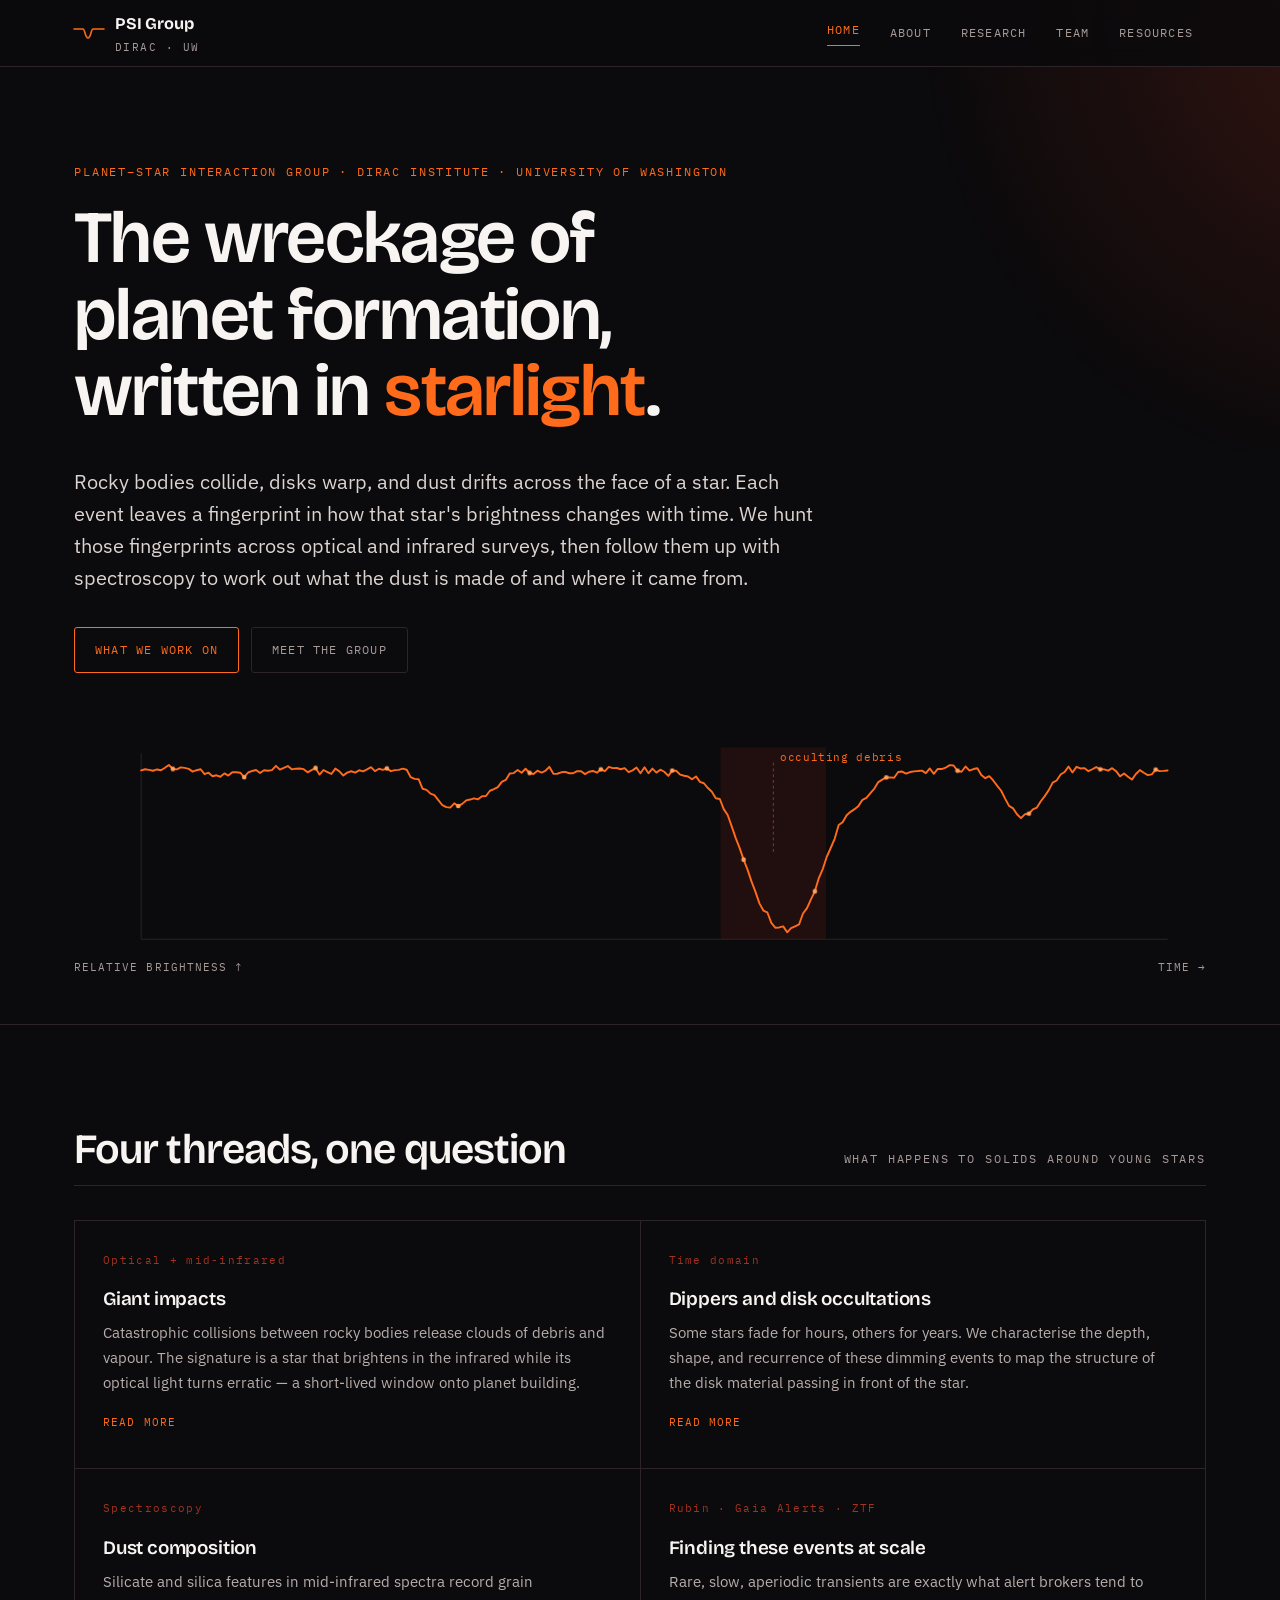
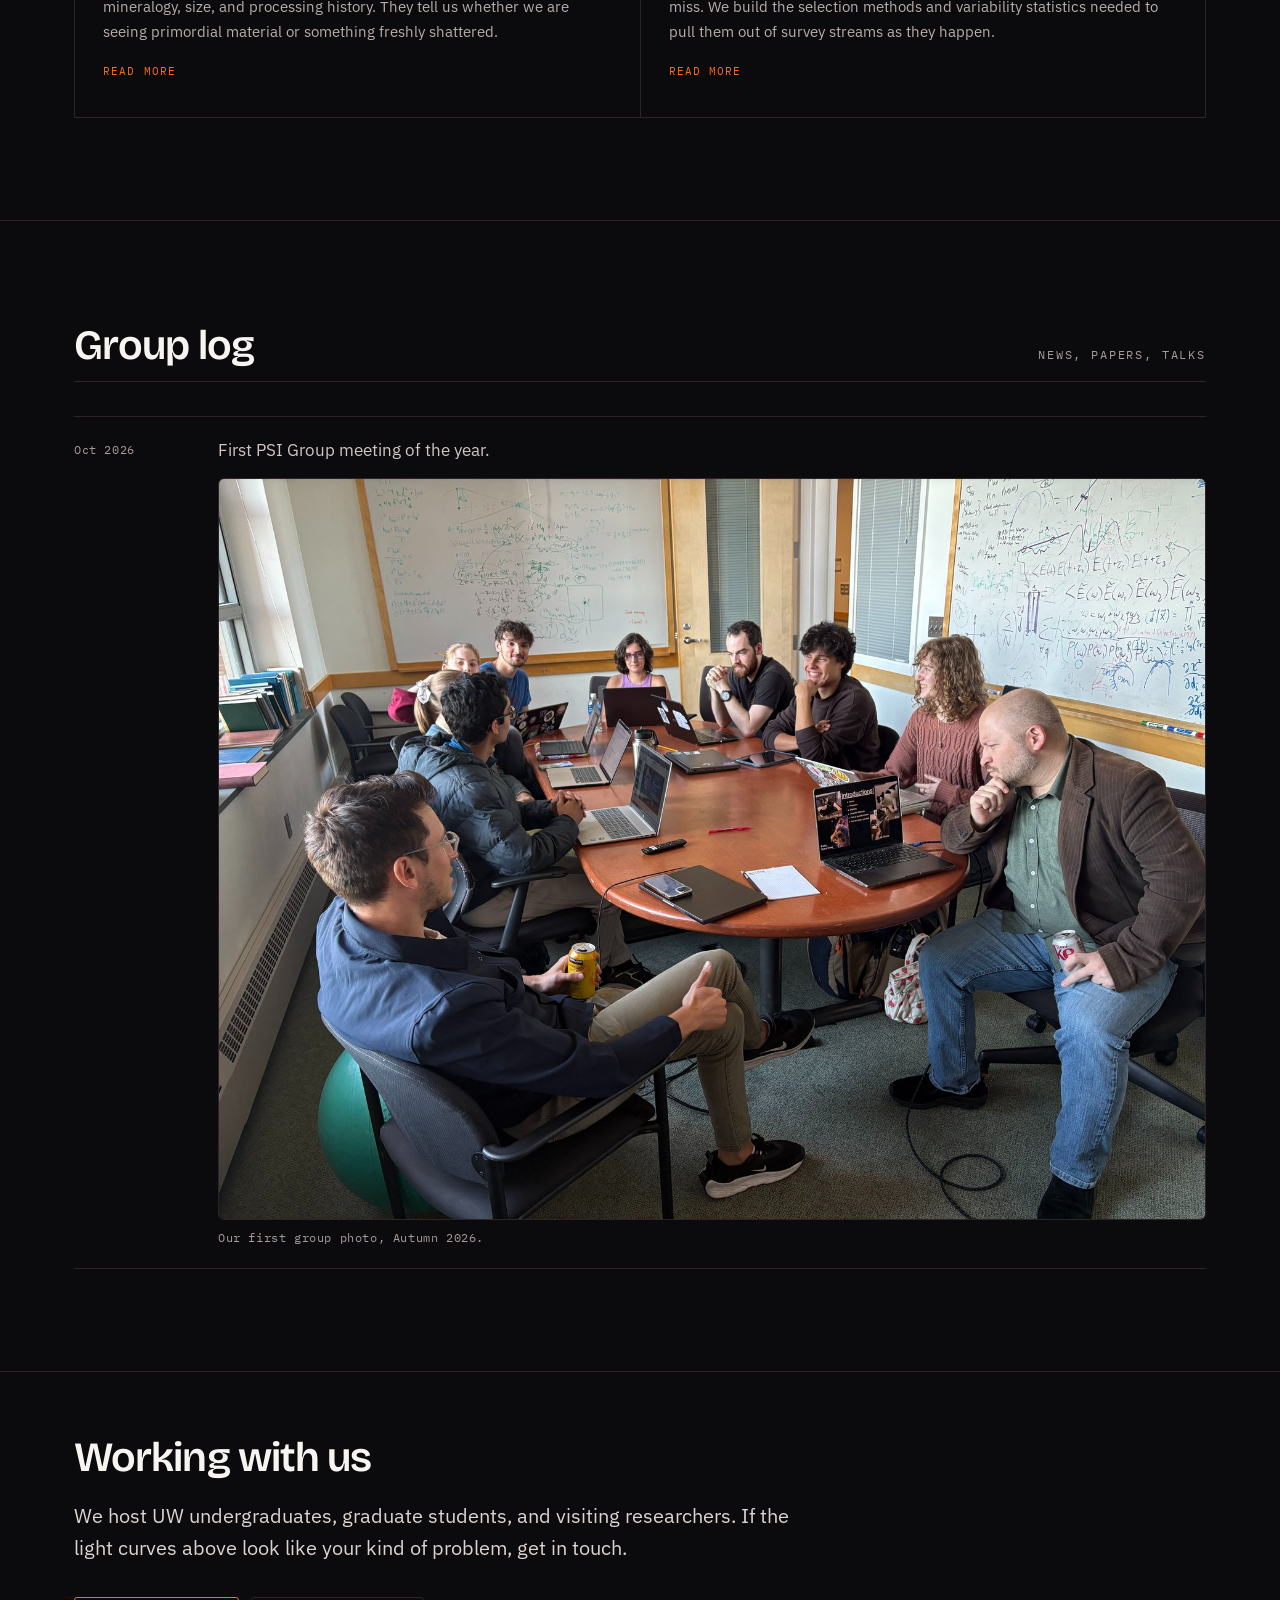
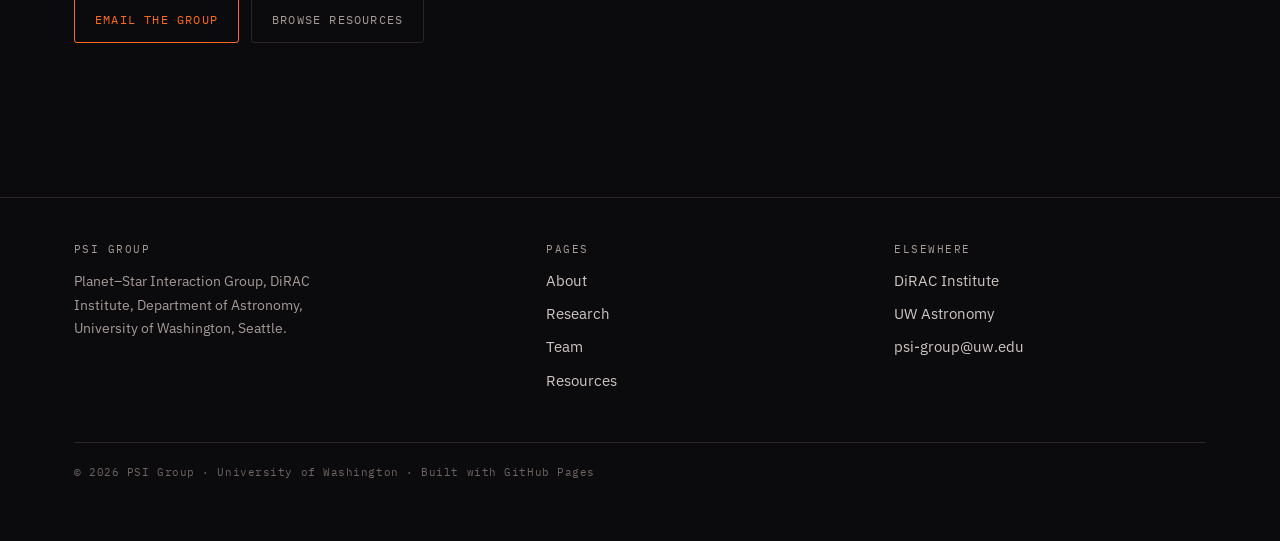
==== commit eb3cd4a7: "change" ====
--- a/index.html
+++ b/index.html
@@ -122,7 +122,7 @@
         <li class="log__post">
           <time datetime="2026-10">Oct 2026</time>
           <div>
-            <p>First PSI Group meeting of the year. Introductions, pets, and the fall plan: disintegrating exoplanets.</p>
+            <p>First PSI Group meeting of the year.</p>
             <figure class="log__figure">
               <img src="assets/img/log/2026-10-first-meeting.jpg" alt="The PSI Group around a conference table at the first meeting of the year, laptops open and whiteboards full of equations." loading="lazy">
               <figcaption>Our first group photo, Autumn 2026.</figcaption>
